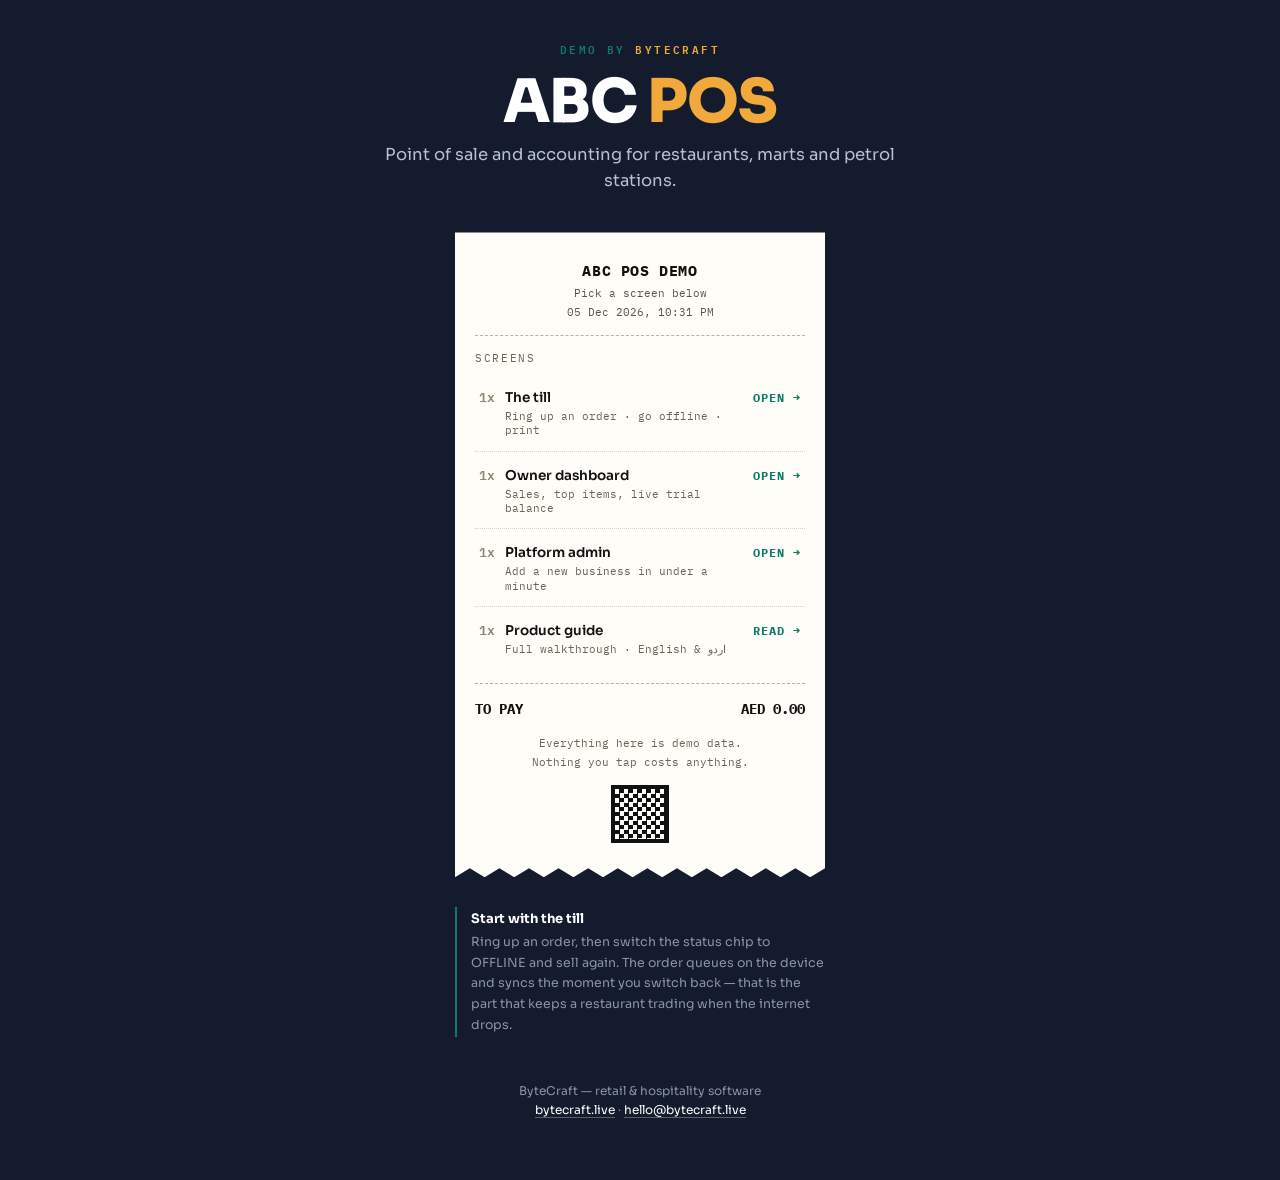
==== index.html @ 63f2d5e8 "Add files via upload" ====
<!DOCTYPE html>
<html lang="en">
<head>
<meta charset="UTF-8">
<meta name="viewport" content="width=device-width,initial-scale=1">
<title>ABC POS — Live Demo</title>
<meta name="description" content="Point of sale and accounting for restaurants, marts and petrol stations. Works offline. Try the demo.">
<link rel="preconnect" href="https://fonts.googleapis.com">
<link rel="preconnect" href="https://fonts.gstatic.com" crossorigin>
<link href="https://fonts.googleapis.com/css2?family=Sora:wght@400;600;700;800&family=IBM+Plex+Mono:wght@400;600;700&display=swap" rel="stylesheet">
<style>
:root{
  --ink:#141B2D; --ink-2:#1C2540; --teal:#0E7C6B; --amber:#F2A93B;
  --paper:#F6F4EF; --line:#E6E1D5; --grey:#8A93AC; --receipt:#FFFDF8;
}
*{margin:0;padding:0;box-sizing:border-box}
html{-webkit-text-size-adjust:100%}
body{
  font-family:'Sora',system-ui,sans-serif; background:var(--ink); color:#fff;
  min-height:100vh; display:flex; flex-direction:column; align-items:center;
  padding:40px 16px 60px; line-height:1.6;
}
/* faint grid so the dark field isn't dead flat */
body::before{
  content:''; position:fixed; inset:0; pointer-events:none; opacity:.35;
  background-image:linear-gradient(rgba(255,255,255,.025) 1px,transparent 1px),
                   linear-gradient(90deg,rgba(255,255,255,.025) 1px,transparent 1px);
  background-size:44px 44px;
}
header{text-align:center; max-width:560px; position:relative; z-index:1}
.wordmark{font-weight:800; font-size:clamp(38px,9vw,60px); letter-spacing:-.02em; line-height:1}
.wordmark span{color:var(--amber)}
.tagline{color:#B8C0D4; font-size:clamp(14px,3.4vw,16.5px); margin-top:10px}
.eyebrow{
  font-family:'IBM Plex Mono',monospace; font-size:11px; letter-spacing:.22em;
  color:var(--teal); font-weight:600; text-transform:uppercase; margin-bottom:14px;
}
.eyebrow b{color:var(--amber); font-weight:600}

/* ---- signature: the receipt is the nav ---- */
.receipt{
  background:var(--receipt); color:#111; width:min(370px,100%); margin-top:38px;
  padding:26px 20px 34px; position:relative; z-index:1;
  font-family:'IBM Plex Mono',monospace; font-size:12.5px; line-height:1.7;
  box-shadow:0 24px 60px rgba(0,0,0,.45);
  /* torn bottom edge */
  clip-path:polygon(0 0,100% 0,100% calc(100% - 9px),
    96% 100%,92% calc(100% - 9px),88% 100%,84% calc(100% - 9px),80% 100%,
    76% calc(100% - 9px),72% 100%,68% calc(100% - 9px),64% 100%,60% calc(100% - 9px),
    56% 100%,52% calc(100% - 9px),48% 100%,44% calc(100% - 9px),40% 100%,
    36% calc(100% - 9px),32% 100%,28% calc(100% - 9px),24% 100%,20% calc(100% - 9px),
    16% 100%,12% calc(100% - 9px),8% 100%,4% calc(100% - 9px),0 100%);
}
.r-head{text-align:center}
.r-head .biz{font-weight:700; font-size:15px; letter-spacing:.04em}
.r-head .meta{font-size:11px; color:#555}
.rule{border-top:1px dashed #B9B2A2; margin:14px 0}
.r-label{font-size:10.5px; letter-spacing:.16em; color:#6B6455; text-transform:uppercase}

.lines{list-style:none; margin-top:6px}
.lines li + li{border-top:1px dotted #DAD3C3}
.lines a{
  display:flex; align-items:baseline; gap:10px; padding:13px 4px;
  text-decoration:none; color:#111; transition:background .16s ease,padding .16s ease;
}
.lines a:hover,.lines a:focus-visible{background:#F0EADA; padding-left:9px; outline:none}
.lines a:focus-visible{box-shadow:inset 3px 0 0 var(--teal)}
.qty{color:#8C8474; font-weight:600; flex-shrink:0}
.name{flex:1; font-family:'Sora',sans-serif; font-size:13.5px; font-weight:600; line-height:1.35}
.name em{display:block; font-family:'IBM Plex Mono',monospace; font-style:normal;
  font-size:10.5px; color:#6B6455; font-weight:400; margin-top:2px}
.go{font-weight:700; color:var(--teal); flex-shrink:0; font-size:11.5px; letter-spacing:.08em}
.lines a:hover .go{color:#0A5C4F}

.r-total{display:flex; justify-content:space-between; font-weight:700; font-size:14px}
.r-foot{text-align:center; font-size:11px; color:#6B6455; margin-top:12px}
.qr{
  width:58px; height:58px; margin:14px auto 0; border:4px solid #111;
  background:repeating-conic-gradient(#111 0% 25%,var(--receipt) 0% 50%);
  background-size:9px 9px;
}

/* ---- offline note ---- */
.note{
  max-width:370px; margin-top:30px; position:relative; z-index:1;
  border-left:2px solid var(--teal); padding:2px 0 2px 14px;
}
.note b{display:block; font-size:13px; margin-bottom:2px}
.note p{font-size:12.5px; color:var(--grey); line-height:1.65}

footer{
  margin-top:auto; padding-top:44px; text-align:center; position:relative; z-index:1;
  font-size:12px; color:var(--grey);
}
footer a{color:#fff; text-decoration:none; border-bottom:1px solid rgba(255,255,255,.3)}
footer a:hover{border-color:var(--amber); color:var(--amber)}

@media (prefers-reduced-motion:reduce){*{transition:none!important; animation:none!important}}
</style>
</head>
<body>

<header>
  <p class="eyebrow">Demo by <b>ByteCraft</b></p>
  <h1 class="wordmark">ABC<span> POS</span></h1>
  <p class="tagline">Point of sale and accounting for restaurants, marts and petrol stations.</p>
</header>

<!-- The receipt IS the menu. Every line is a demo you can open. -->
<main class="receipt">
  <div class="r-head">
    <div class="biz">ABC POS DEMO</div>
    <div class="meta">Pick a screen below</div>
    <div class="meta" id="stamp">&nbsp;</div>
  </div>
  <div class="rule"></div>
  <p class="r-label">Screens</p>

  <ul class="lines">
    <li>
      <a href="pos/">
        <span class="qty">1x</span>
        <span class="name">The till<em>Ring up an order · go offline · print</em></span>
        <span class="go">OPEN →</span>
      </a>
    </li>
    <li>
      <a href="dashboard/">
        <span class="qty">1x</span>
        <span class="name">Owner dashboard<em>Sales, top items, live trial balance</em></span>
        <span class="go">OPEN →</span>
      </a>
    </li>
    <li>
      <a href="admin/">
        <span class="qty">1x</span>
        <span class="name">Platform admin<em>Add a new business in under a minute</em></span>
        <span class="go">OPEN →</span>
      </a>
    </li>
    <li>
      <a href="deck/">
        <span class="qty">1x</span>
        <span class="name">Product guide<em>Full walkthrough · English &amp; اردو</em></span>
        <span class="go">READ →</span>
      </a>
    </li>
  </ul>

  <div class="rule"></div>
  <div class="r-total"><span>TO PAY</span><span>AED 0.00</span></div>
  <div class="r-foot">Everything here is demo data.<br>Nothing you tap costs anything.</div>
  <div class="qr" aria-hidden="true"></div>
</main>

<div class="note">
  <b>Start with the till</b>
  <p>Ring up an order, then switch the status chip to OFFLINE and sell again. The order queues on the device and syncs the moment you switch back — that is the part that keeps a restaurant trading when the internet drops.</p>
</div>

<footer>
  ByteCraft — retail &amp; hospitality software<br>
  <a href="https://bytecraft.live">bytecraft.live</a> · <a href="mailto:hello@bytecraft.live">hello@bytecraft.live</a>
</footer>

<script>
  // Date stamp makes the receipt read as printed today, not canned.
  document.getElementById('stamp').textContent =
    new Date().toLocaleString('en-AE',{day:'2-digit',month:'short',year:'numeric',
      hour:'2-digit',minute:'2-digit',hour12:true});
</script>
</body>
</html>
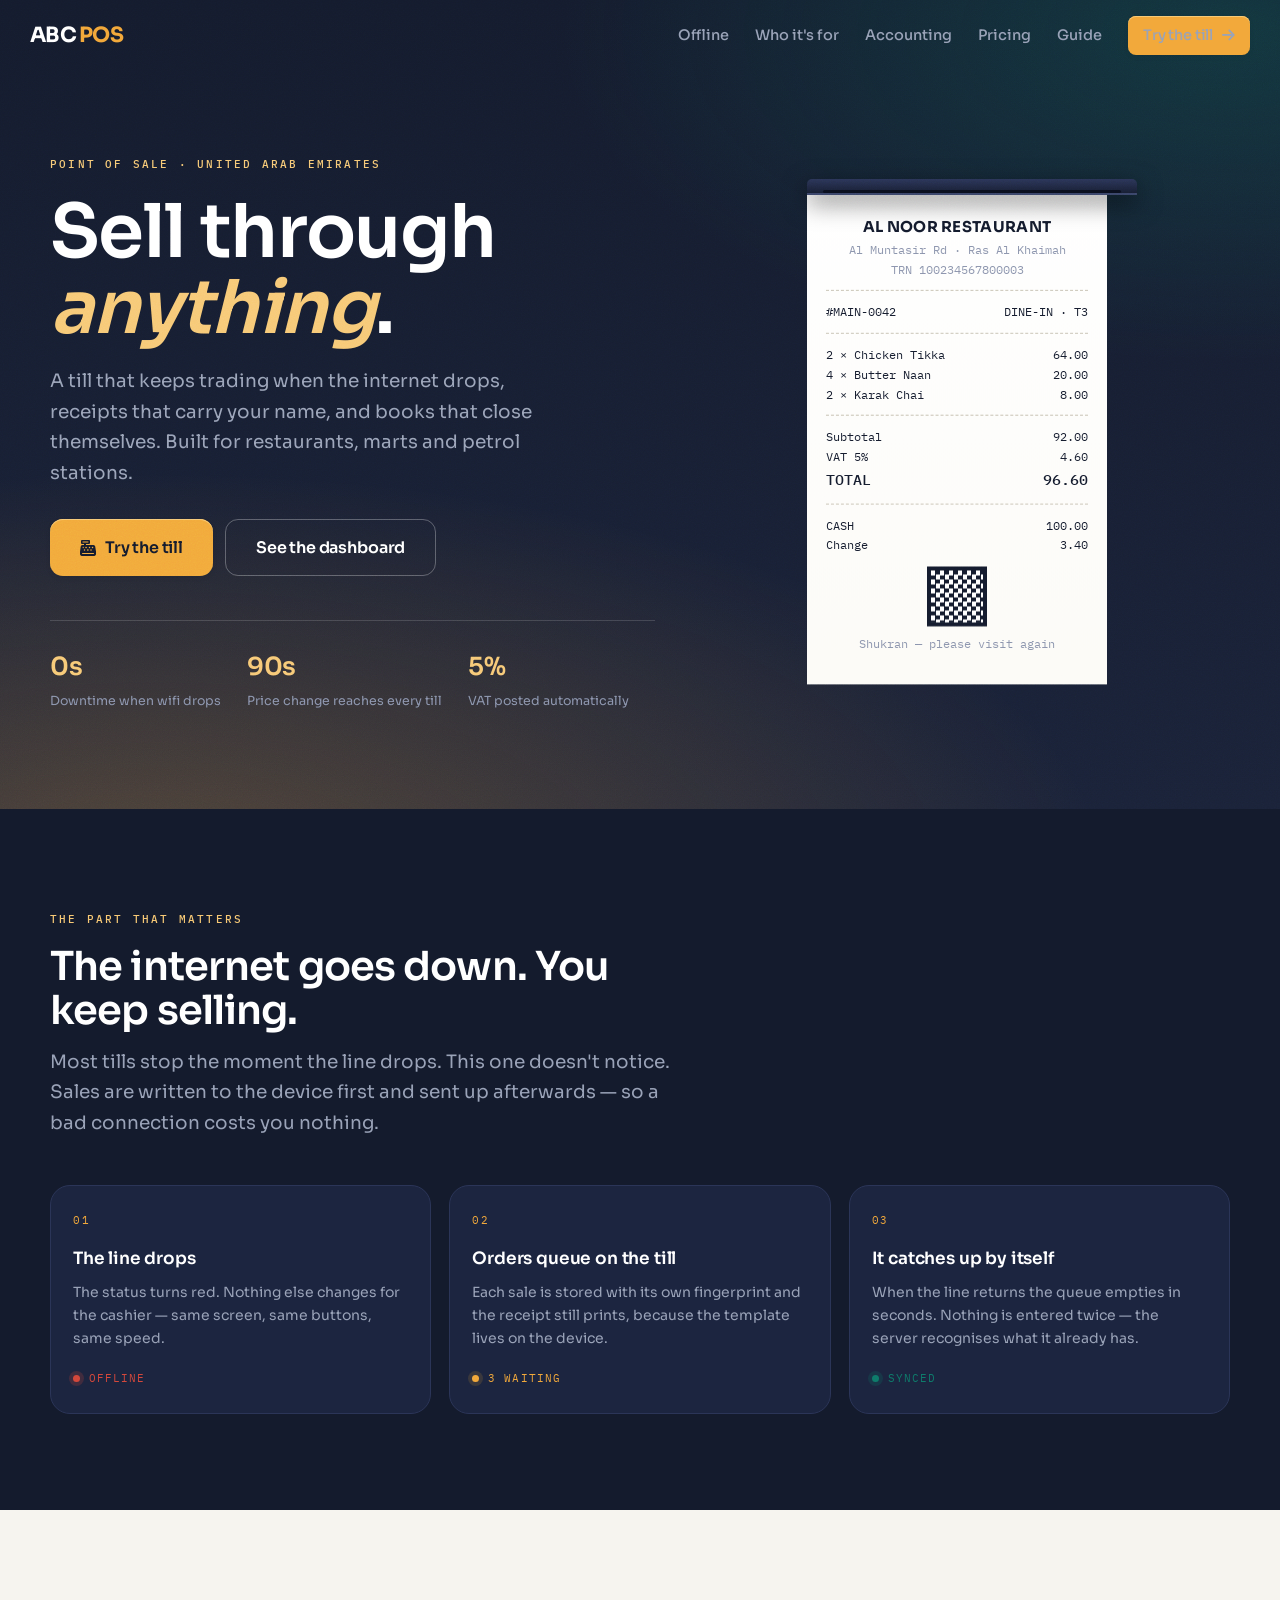
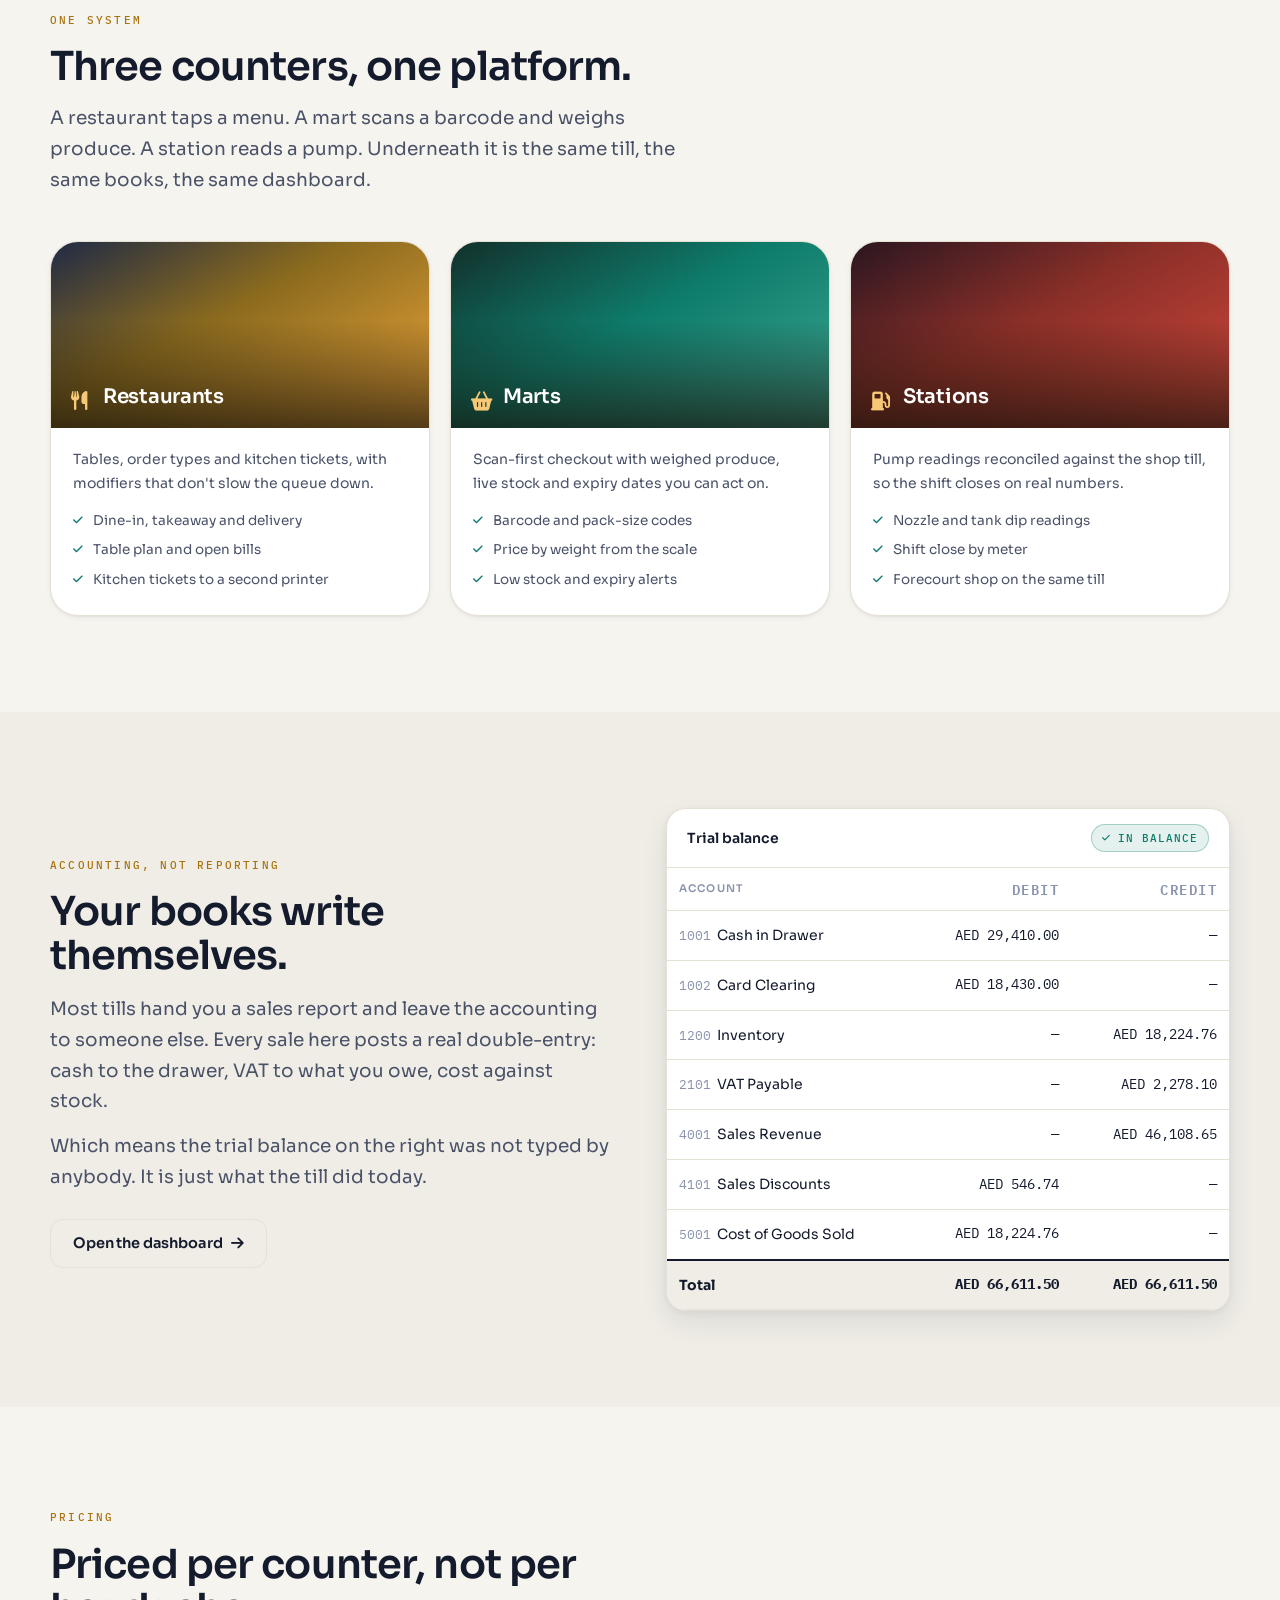
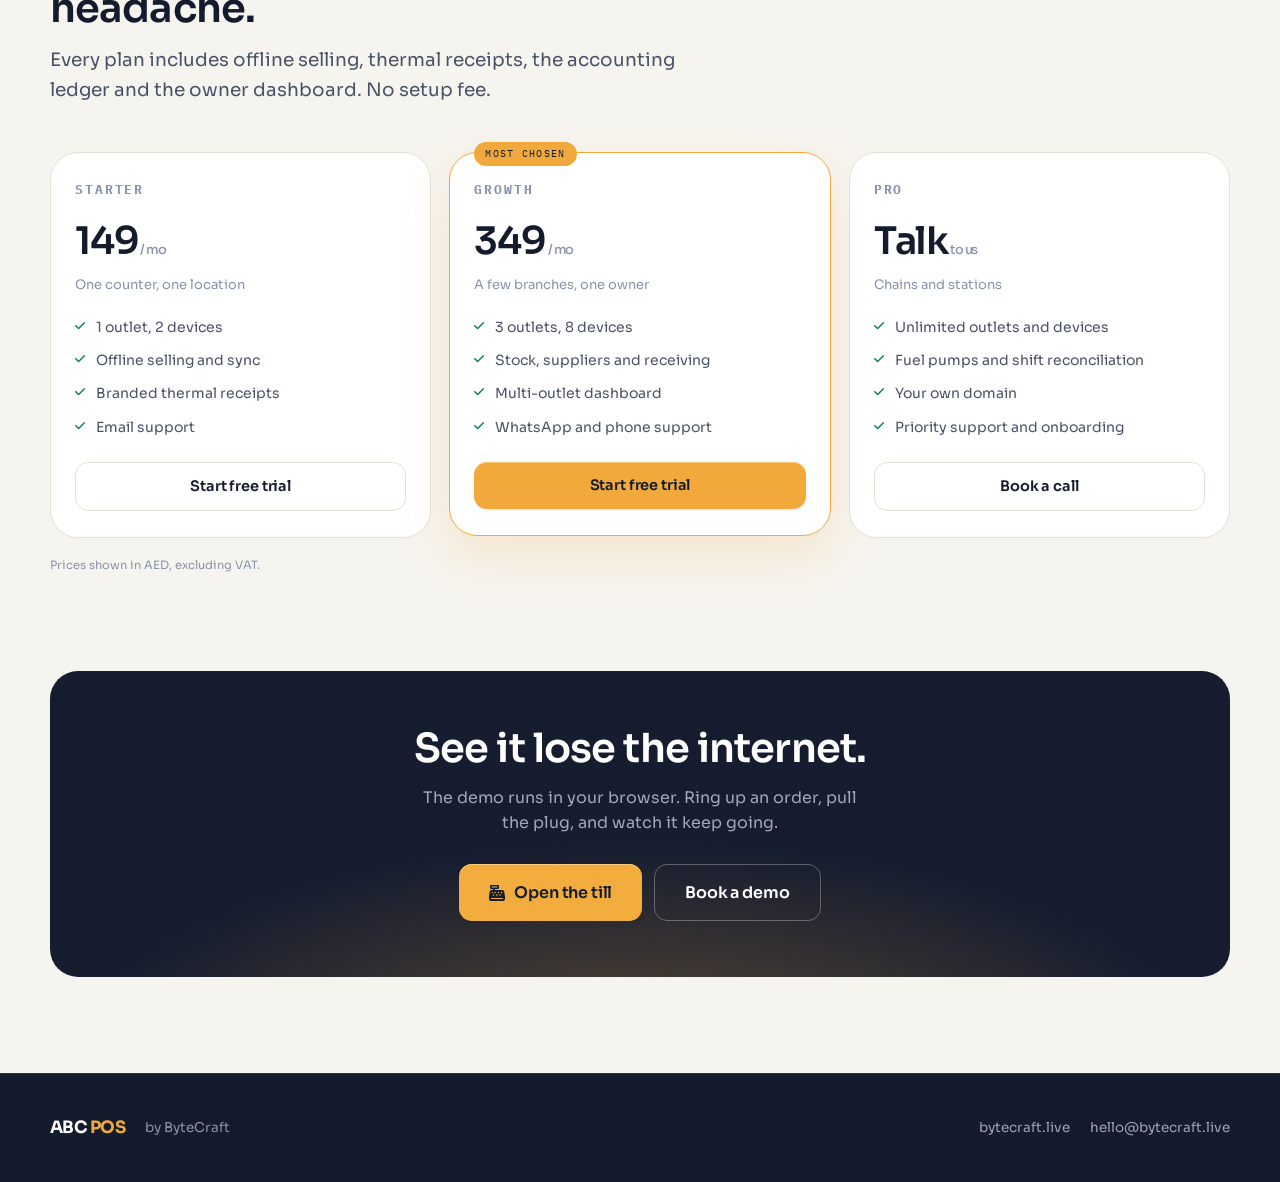
==== commit 02554923: "Add files via upload" ====
--- a/index.html
+++ b/index.html
@@ -3,171 +3,443 @@
 <head>
 <meta charset="UTF-8">
 <meta name="viewport" content="width=device-width,initial-scale=1">
-<title>ABC POS — Live Demo</title>
-<meta name="description" content="Point of sale and accounting for restaurants, marts and petrol stations. Works offline. Try the demo.">
+<title>ABC POS — Sell through anything</title>
+<meta name="description" content="Point of sale and accounting for restaurants, marts and petrol stations in the UAE. Keeps selling when the internet drops. By ByteCraft.">
+<meta property="og:title" content="ABC POS — Sell through anything">
+<meta property="og:description" content="A till that keeps trading when the internet drops, and books that close themselves.">
 <link rel="preconnect" href="https://fonts.googleapis.com">
 <link rel="preconnect" href="https://fonts.gstatic.com" crossorigin>
-<link href="https://fonts.googleapis.com/css2?family=Sora:wght@400;600;700;800&family=IBM+Plex+Mono:wght@400;600;700&display=swap" rel="stylesheet">
+<link href="https://fonts.googleapis.com/css2?family=Sora:wght@400;600;700;800&family=IBM+Plex+Mono:wght@400;600&display=swap" rel="stylesheet">
+<link rel="stylesheet" href="https://cdnjs.cloudflare.com/ajax/libs/font-awesome/6.5.2/css/all.min.css">
+<link rel="stylesheet" href="assets/css/core.css">
 <style>
-:root{
-  --ink:#141B2D; --ink-2:#1C2540; --teal:#0E7C6B; --amber:#F2A93B;
-  --paper:#F6F4EF; --line:#E6E1D5; --grey:#8A93AC; --receipt:#FFFDF8;
-}
-*{margin:0;padding:0;box-sizing:border-box}
-html{-webkit-text-size-adjust:100%}
-body{
-  font-family:'Sora',system-ui,sans-serif; background:var(--ink); color:#fff;
-  min-height:100vh; display:flex; flex-direction:column; align-items:center;
-  padding:40px 16px 60px; line-height:1.6;
-}
-/* faint grid so the dark field isn't dead flat */
-body::before{
-  content:''; position:fixed; inset:0; pointer-events:none; opacity:.35;
-  background-image:linear-gradient(rgba(255,255,255,.025) 1px,transparent 1px),
-                   linear-gradient(90deg,rgba(255,255,255,.025) 1px,transparent 1px);
-  background-size:44px 44px;
-}
-header{text-align:center; max-width:560px; position:relative; z-index:1}
-.wordmark{font-weight:800; font-size:clamp(38px,9vw,60px); letter-spacing:-.02em; line-height:1}
-.wordmark span{color:var(--amber)}
-.tagline{color:#B8C0D4; font-size:clamp(14px,3.4vw,16.5px); margin-top:10px}
-.eyebrow{
-  font-family:'IBM Plex Mono',monospace; font-size:11px; letter-spacing:.22em;
-  color:var(--teal); font-weight:600; text-transform:uppercase; margin-bottom:14px;
-}
-.eyebrow b{color:var(--amber); font-weight:600}
-
-/* ---- signature: the receipt is the nav ---- */
-.receipt{
-  background:var(--receipt); color:#111; width:min(370px,100%); margin-top:38px;
-  padding:26px 20px 34px; position:relative; z-index:1;
-  font-family:'IBM Plex Mono',monospace; font-size:12.5px; line-height:1.7;
-  box-shadow:0 24px 60px rgba(0,0,0,.45);
-  /* torn bottom edge */
-  clip-path:polygon(0 0,100% 0,100% calc(100% - 9px),
-    96% 100%,92% calc(100% - 9px),88% 100%,84% calc(100% - 9px),80% 100%,
-    76% calc(100% - 9px),72% 100%,68% calc(100% - 9px),64% 100%,60% calc(100% - 9px),
-    56% 100%,52% calc(100% - 9px),48% 100%,44% calc(100% - 9px),40% 100%,
-    36% calc(100% - 9px),32% 100%,28% calc(100% - 9px),24% 100%,20% calc(100% - 9px),
-    16% 100%,12% calc(100% - 9px),8% 100%,4% calc(100% - 9px),0 100%);
-}
-.r-head{text-align:center}
-.r-head .biz{font-weight:700; font-size:15px; letter-spacing:.04em}
-.r-head .meta{font-size:11px; color:#555}
-.rule{border-top:1px dashed #B9B2A2; margin:14px 0}
-.r-label{font-size:10.5px; letter-spacing:.16em; color:#6B6455; text-transform:uppercase}
-
-.lines{list-style:none; margin-top:6px}
-.lines li + li{border-top:1px dotted #DAD3C3}
-.lines a{
-  display:flex; align-items:baseline; gap:10px; padding:13px 4px;
-  text-decoration:none; color:#111; transition:background .16s ease,padding .16s ease;
-}
-.lines a:hover,.lines a:focus-visible{background:#F0EADA; padding-left:9px; outline:none}
-.lines a:focus-visible{box-shadow:inset 3px 0 0 var(--teal)}
-.qty{color:#8C8474; font-weight:600; flex-shrink:0}
-.name{flex:1; font-family:'Sora',sans-serif; font-size:13.5px; font-weight:600; line-height:1.35}
-.name em{display:block; font-family:'IBM Plex Mono',monospace; font-style:normal;
-  font-size:10.5px; color:#6B6455; font-weight:400; margin-top:2px}
-.go{font-weight:700; color:var(--teal); flex-shrink:0; font-size:11.5px; letter-spacing:.08em}
-.lines a:hover .go{color:#0A5C4F}
-
-.r-total{display:flex; justify-content:space-between; font-weight:700; font-size:14px}
-.r-foot{text-align:center; font-size:11px; color:#6B6455; margin-top:12px}
-.qr{
-  width:58px; height:58px; margin:14px auto 0; border:4px solid #111;
-  background:repeating-conic-gradient(#111 0% 25%,var(--receipt) 0% 50%);
-  background-size:9px 9px;
-}
-
-/* ---- offline note ---- */
-.note{
-  max-width:370px; margin-top:30px; position:relative; z-index:1;
-  border-left:2px solid var(--teal); padding:2px 0 2px 14px;
-}
-.note b{display:block; font-size:13px; margin-bottom:2px}
-.note p{font-size:12.5px; color:var(--grey); line-height:1.65}
-
-footer{
-  margin-top:auto; padding-top:44px; text-align:center; position:relative; z-index:1;
-  font-size:12px; color:var(--grey);
-}
-footer a{color:#fff; text-decoration:none; border-bottom:1px solid rgba(255,255,255,.3)}
-footer a:hover{border-color:var(--amber); color:var(--amber)}
-
-@media (prefers-reduced-motion:reduce){*{transition:none!important; animation:none!important}}
+/* ---------------- nav ---------------- */
+.nav{
+  position:fixed; top:0; left:0; right:0; z-index:50; display:flex; align-items:center;
+  gap:22px; padding:16px 30px; transition:background .3s, border-color .3s, padding .3s;
+  border-bottom:1px solid transparent;
+}
+.nav.is-stuck{background:rgba(20,27,45,.9); backdrop-filter:blur(14px); border-bottom-color:#2B3558; padding:11px 30px}
+.nav .wordmark{font-size:21px}
+.nav__links{display:flex; gap:26px; margin-left:auto; align-items:center}
+.nav__links a{font-size:14.5px; font-weight:500; color:#9AA3B8; transition:color .15s}
+.nav__links a:hover{color:var(--brass-hi)}
+@media(max-width:860px){.nav__links a:not(.btn){display:none} .nav{padding:14px 18px}}
+
+/* ---------------- hero ---------------- */
+.hero{
+  position:relative; background:var(--espresso); color:var(--cream);
+  padding:150px 30px 96px; overflow:hidden;
+}
+/* layered warmth: brass pool bottom-left, jade wash right */
+.hero::before{
+  content:''; position:absolute; inset:0;
+  background:
+    radial-gradient(120% 80% at 12% 108%, rgba(242,169,59,.26), transparent 62%),
+    radial-gradient(90% 70% at 96% 4%, rgba(14,124,107,.28), transparent 58%),
+    linear-gradient(#141B2D, #1A2238);
+}
+.hero__in{
+  position:relative; max-width:1180px; margin:0 auto; display:grid;
+  grid-template-columns:1.08fr .92fr; gap:60px; align-items:center;
+}
+.hero h1{margin:18px 0 20px; color:#FFFFFF}
+.hero h1 em{font-style:italic; color:var(--brass-hi); font-style:italic}
+.hero .lede{color:#9AA3B8; max-width:520px}
+.hero__cta{display:flex; gap:12px; margin-top:30px; flex-wrap:wrap}
+.hero__meta{
+  display:flex; gap:26px; margin-top:44px; padding-top:26px;
+  border-top:1px solid rgba(255,255,255,.14); flex-wrap:wrap;
+}
+.hero__meta div b{display:block; font-family:var(--display); font-size:25px; font-weight:600; color:var(--brass-hi); letter-spacing:-.02em}
+.hero__meta div span{font-size:12.5px; color:#8A93AC}
+
+/* the printing receipt */
+.printer{display:flex; justify-content:center; perspective:1400px}
+.printer__slot{
+  width:330px; height:16px; background:linear-gradient(#2B3558,#141B2D);
+  border-radius:5px 5px 0 0; box-shadow:0 -2px 0 #3A4569 inset, 0 8px 24px rgba(0,0,0,.5);
+  position:relative; z-index:3;
+}
+.printer__slot::after{
+  content:''; position:absolute; left:16px; right:16px; bottom:2px; height:3px;
+  background:#0A0F1E; border-radius:2px;
+}
+.receipt--hero{
+  width:300px; margin-top:-3px; transform:rotateX(3deg); transform-origin:top center;
+  animation:feed .9s cubic-bezier(.22,1,.36,1) both;
+}
+@keyframes feed{from{clip-path:inset(0 0 100% 0)}to{clip-path:inset(0 0 0 0)}}
+.receipt--hero .ln{opacity:0; animation:ln .32s ease forwards}
+@keyframes ln{to{opacity:1}}
+
+/* ---------------- section frame ---------------- */
+.sec{padding:96px 30px}
+.sec__in{max-width:1180px; margin:0 auto}
+.sec__head{max-width:640px; margin-bottom:46px}
+.sec__head h2{margin:14px 0 14px}
+.sec--dark{background:var(--espresso); color:var(--cream)}
+.sec--dark .sec__head h2{color:#FFFFFF}
+.sec--dark .lede{color:#9AA3B8}
+.sec--paper{background:var(--paper-2)}
+
+/* ---------------- offline story ---------------- */
+.story{display:grid; grid-template-columns:repeat(3,1fr); gap:18px}
+.beat{
+  background:var(--bark); border:1px solid var(--slate); border-radius:var(--r-lg);
+  padding:26px 22px; position:relative; overflow:hidden;
+}
+.beat__n{
+  font-family:var(--mono); font-size:11px; letter-spacing:.16em; color:var(--brass);
+  display:block; margin-bottom:16px;
+}
+.beat h3{font-size:17px; font-weight:600; color:#FFFFFF; margin-bottom:8px; letter-spacing:-.01em}
+.beat p{font-size:14px; color:#9AA3B8; line-height:1.65}
+.beat__sig{
+  margin-top:20px; display:flex; align-items:center; gap:9px;
+  font-family:var(--mono); font-size:10.5px; letter-spacing:.1em; text-transform:uppercase;
+}
+.dot{width:7px; height:7px; border-radius:50%; display:inline-block}
+.dot--jade{background:#0E7C6B; box-shadow:0 0 0 4px rgba(14,124,107,.2)}
+.dot--rust{background:#D4483B; box-shadow:0 0 0 4px rgba(212,72,59,.2); animation:pulse 1.9s ease-in-out infinite}
+.dot--brass{background:var(--brass); box-shadow:0 0 0 4px rgba(196,146,46,.18)}
+@keyframes pulse{0%,100%{opacity:1}50%{opacity:.45}}
+
+/* ---------------- verticals with photo slots ---------------- */
+.verts{display:grid; grid-template-columns:repeat(3,1fr); gap:20px}
+.vert{
+  border-radius:var(--r-xl); overflow:hidden; background:#fff;
+  border:1px solid var(--edge); box-shadow:var(--shadow-sm);
+  transition:transform .22s cubic-bezier(.22,1,.36,1), box-shadow .22s;
+}
+.vert:hover{transform:translateY(-4px); box-shadow:var(--shadow)}
+/* Photo slot: drop a file at assets/img/<name>.jpg and it replaces the art.
+   Until then the gradient below renders — never a broken image. */
+.vert__art{
+  height:186px; position:relative; background-size:cover; background-position:center;
+}
+.vert--rest .vert__art{background-image:var(--photo-restaurant, linear-gradient(150deg,#1F2A45,#8A6A1E 42%,#F2A93B))}
+.vert--groc .vert__art{background-image:var(--photo-grocery,    linear-gradient(150deg,#12302B,#0E7C6B 46%,#3EA894))}
+.vert--fuel .vert__art{background-image:var(--photo-fuel,       linear-gradient(150deg,#2A1620,#8A2F28 44%,#D4483B))}
+.vert__art::after{content:''; position:absolute; inset:0; background:linear-gradient(transparent 42%, rgba(21,17,9,.72))}
+.vert__art i{
+  position:absolute; left:20px; bottom:17px; z-index:2; font-size:19px; color:var(--brass-hi);
+}
+.vert__art b{
+  position:absolute; left:52px; bottom:15px; z-index:2; color:#fff;
+  font-family:var(--display); font-size:20px; font-weight:600; letter-spacing:-.015em;
+}
+.vert__body{padding:20px 22px 24px}
+.vert__body p{font-size:14px; color:var(--ink-2); line-height:1.66}
+.vert__list{list-style:none; margin-top:15px; display:flex; flex-direction:column; gap:8px}
+.vert__list li{font-size:13.5px; color:var(--ink-2); display:flex; gap:10px; align-items:flex-start}
+.vert__list i{color:var(--jade); font-size:11px; margin-top:5px}
+
+/* ---------------- ledger proof ---------------- */
+.proof{display:grid; grid-template-columns:1fr 1fr; gap:52px; align-items:center}
+.ledger{background:#fff; border:1px solid var(--edge); border-radius:var(--r-lg); overflow:hidden; box-shadow:var(--shadow)}
+.ledger__head{padding:15px 20px; border-bottom:1px solid var(--edge); display:flex; align-items:center; gap:10px}
+.ledger__head b{font-size:14px; font-weight:600}
+
+/* ---------------- pricing ---------------- */
+.plans{display:grid; grid-template-columns:repeat(3,1fr); gap:18px; align-items:start}
+.plan{background:#fff; border:1px solid var(--edge); border-radius:var(--r-xl); padding:26px 24px; position:relative}
+.plan--hero{border:1.5px solid var(--brass); box-shadow:0 20px 46px rgba(242,169,59,.18)}
+.plan__tag{
+  position:absolute; top:-11px; left:24px; background:var(--brass); color:#141B2D;
+  font-family:var(--mono); font-size:10px; letter-spacing:.13em; text-transform:uppercase;
+  padding:4px 11px; border-radius:20px;
+}
+.plan h3{font-family:var(--mono); font-size:12.5px; letter-spacing:.15em; text-transform:uppercase; color:var(--muted)}
+.plan__price{font-family:var(--display); font-size:38px; font-weight:600; letter-spacing:-.03em; margin:12px 0 3px}
+.plan__price sub{font-family:var(--sans); font-size:13px; font-weight:500; color:var(--muted); vertical-align:baseline}
+.plan ul{list-style:none; margin:20px 0 24px; display:flex; flex-direction:column; gap:11px}
+.plan li{font-size:14px; display:flex; gap:11px; align-items:flex-start; color:var(--ink-2)}
+.plan li i{color:var(--jade); font-size:11.5px; margin-top:5px}
+
+/* ---------------- cta + footer ---------------- */
+.cta{
+  background:var(--espresso); color:var(--cream); border-radius:var(--r-xl);
+  padding:56px 46px; text-align:center; position:relative; overflow:hidden;
+}
+.cta::before{
+  content:''; position:absolute; inset:0;
+  background:radial-gradient(80% 120% at 50% 130%, rgba(242,169,59,.3), transparent 62%);
+}
+.cta > *{position:relative}
+.cta h2{color:#FFFFFF; margin-bottom:14px}
+.cta p{color:#9AA3B8; max-width:460px; margin:0 auto 28px}
+
+.foot{background:var(--espresso); color:#8A93AC; padding:40px 30px; border-top:1px solid var(--slate)}
+.foot__in{max-width:1180px; margin:0 auto; display:flex; gap:20px; align-items:center; flex-wrap:wrap; font-size:13.5px}
+.foot a{color:var(--cream-2)} .foot a:hover{color:var(--brass-hi)}
+
+@media(max-width:960px){
+  .hero__in,.proof{grid-template-columns:1fr; gap:44px}
+  .story,.verts,.plans{grid-template-columns:1fr}
+  .hero{padding:120px 20px 70px}
+  .sec{padding:66px 20px}
+}
 </style>
 </head>
 <body>
 
-<header>
-  <p class="eyebrow">Demo by <b>ByteCraft</b></p>
-  <h1 class="wordmark">ABC<span> POS</span></h1>
-  <p class="tagline">Point of sale and accounting for restaurants, marts and petrol stations.</p>
+<!-- ============ NAV ============ -->
+<nav class="nav" id="nav">
+  <span class="wordmark wordmark--light">ABC<span class="pos">POS</span></span>
+  <div class="nav__links">
+    <a href="#offline">Offline</a>
+    <a href="#verticals">Who it's for</a>
+    <a href="#books">Accounting</a>
+    <a href="#pricing">Pricing</a>
+    <a href="deck/">Guide</a>
+    <a class="btn btn--brass btn--sm" href="app/pos/">Try the till <i class="fa-solid fa-arrow-right"></i></a>
+  </div>
+</nav>
+
+<!-- ============ HERO ============ -->
+<header class="hero grain">
+  <div class="hero__in">
+    <div>
+      <span class="eyebrow eyebrow--light">Point of sale · United Arab Emirates</span>
+      <h1 class="display">Sell through <em>anything</em>.</h1>
+      <p class="lede">A till that keeps trading when the internet drops, receipts that carry your name, and books that close themselves. Built for restaurants, marts and petrol stations.</p>
+      <div class="hero__cta">
+        <a class="btn btn--brass btn--lg" href="app/pos/"><i class="fa-solid fa-cash-register"></i> Try the till</a>
+        <a class="btn btn--onDark btn--lg" href="app/dashboard/">See the dashboard</a>
+      </div>
+      <div class="hero__meta">
+        <div><b>0s</b><span>Downtime when wifi drops</span></div>
+        <div><b>90s</b><span>Price change reaches every till</span></div>
+        <div><b>5%</b><span>VAT posted automatically</span></div>
+      </div>
+    </div>
+
+    <!-- signature: a receipt that prints itself on load -->
+    <div class="printer">
+      <div>
+        <div class="printer__slot"></div>
+        <div class="receipt receipt--hero" id="rc">
+          <div class="receipt__c ln"><div class="receipt__biz">AL NOOR RESTAURANT</div></div>
+          <div class="receipt__c receipt__muted ln">Al Muntasir Rd · Ras Al Khaimah</div>
+          <div class="receipt__c receipt__muted ln">TRN 100234567800003</div>
+          <div class="receipt__rule ln"></div>
+          <div class="receipt__row ln"><span>#MAIN-0042</span><span>DINE-IN · T3</span></div>
+          <div class="receipt__rule ln"></div>
+          <div class="receipt__row ln"><span>2 × Chicken Tikka</span><span>64.00</span></div>
+          <div class="receipt__row ln"><span>4 × Butter Naan</span><span>20.00</span></div>
+          <div class="receipt__row ln"><span>2 × Karak Chai</span><span>8.00</span></div>
+          <div class="receipt__rule ln"></div>
+          <div class="receipt__row ln"><span>Subtotal</span><span>92.00</span></div>
+          <div class="receipt__row ln"><span>VAT 5%</span><span>4.60</span></div>
+          <div class="receipt__row receipt__total ln"><span>TOTAL</span><span>96.60</span></div>
+          <div class="receipt__rule ln"></div>
+          <div class="receipt__row ln"><span>CASH</span><span>100.00</span></div>
+          <div class="receipt__row ln"><span>Change</span><span>3.40</span></div>
+          <div class="receipt__qr ln"></div>
+          <div class="receipt__c receipt__muted ln" style="margin-top:8px">Shukran — please visit again</div>
+        </div>
+      </div>
+    </div>
+  </div>
 </header>
 
-<!-- The receipt IS the menu. Every line is a demo you can open. -->
-<main class="receipt">
-  <div class="r-head">
-    <div class="biz">ABC POS DEMO</div>
-    <div class="meta">Pick a screen below</div>
-    <div class="meta" id="stamp">&nbsp;</div>
-  </div>
-  <div class="rule"></div>
-  <p class="r-label">Screens</p>
-
-  <ul class="lines">
-    <li>
-      <a href="pos/">
-        <span class="qty">1x</span>
-        <span class="name">The till<em>Ring up an order · go offline · print</em></span>
-        <span class="go">OPEN →</span>
-      </a>
-    </li>
-    <li>
-      <a href="dashboard/">
-        <span class="qty">1x</span>
-        <span class="name">Owner dashboard<em>Sales, top items, live trial balance</em></span>
-        <span class="go">OPEN →</span>
-      </a>
-    </li>
-    <li>
-      <a href="admin/">
-        <span class="qty">1x</span>
-        <span class="name">Platform admin<em>Add a new business in under a minute</em></span>
-        <span class="go">OPEN →</span>
-      </a>
-    </li>
-    <li>
-      <a href="deck/">
-        <span class="qty">1x</span>
-        <span class="name">Product guide<em>Full walkthrough · English &amp; اردو</em></span>
-        <span class="go">READ →</span>
-      </a>
-    </li>
-  </ul>
-
-  <div class="rule"></div>
-  <div class="r-total"><span>TO PAY</span><span>AED 0.00</span></div>
-  <div class="r-foot">Everything here is demo data.<br>Nothing you tap costs anything.</div>
-  <div class="qr" aria-hidden="true"></div>
-</main>
-
-<div class="note">
-  <b>Start with the till</b>
-  <p>Ring up an order, then switch the status chip to OFFLINE and sell again. The order queues on the device and syncs the moment you switch back — that is the part that keeps a restaurant trading when the internet drops.</p>
-</div>
-
-<footer>
-  ByteCraft — retail &amp; hospitality software<br>
-  <a href="https://bytecraft.live">bytecraft.live</a> · <a href="mailto:hello@bytecraft.live">hello@bytecraft.live</a>
+<!-- ============ OFFLINE ============ -->
+<section class="sec sec--dark" id="offline">
+  <div class="sec__in">
+    <div class="sec__head">
+      <span class="eyebrow eyebrow--light">The part that matters</span>
+      <h2 class="display">The internet goes down. You keep selling.</h2>
+      <p class="lede">Most tills stop the moment the line drops. This one doesn't notice. Sales are written to the device first and sent up afterwards — so a bad connection costs you nothing.</p>
+    </div>
+    <div class="story">
+      <div class="beat">
+        <span class="beat__n">01</span>
+        <h3>The line drops</h3>
+        <p>The status turns red. Nothing else changes for the cashier — same screen, same buttons, same speed.</p>
+        <div class="beat__sig" style="color:#D4483B"><span class="dot dot--rust"></span> Offline</div>
+      </div>
+      <div class="beat">
+        <span class="beat__n">02</span>
+        <h3>Orders queue on the till</h3>
+        <p>Each sale is stored with its own fingerprint and the receipt still prints, because the template lives on the device.</p>
+        <div class="beat__sig" style="color:var(--brass)"><span class="dot dot--brass"></span> 3 waiting</div>
+      </div>
+      <div class="beat">
+        <span class="beat__n">03</span>
+        <h3>It catches up by itself</h3>
+        <p>When the line returns the queue empties in seconds. Nothing is entered twice — the server recognises what it already has.</p>
+        <div class="beat__sig" style="color:#0E7C6B"><span class="dot dot--jade"></span> Synced</div>
+      </div>
+    </div>
+  </div>
+</section>
+
+<!-- ============ VERTICALS ============ -->
+<section class="sec" id="verticals">
+  <div class="sec__in">
+    <div class="sec__head">
+      <span class="eyebrow">One system</span>
+      <h2 class="display">Three counters, one platform.</h2>
+      <p class="lede">A restaurant taps a menu. A mart scans a barcode and weighs produce. A station reads a pump. Underneath it is the same till, the same books, the same dashboard.</p>
+    </div>
+    <div class="verts">
+      <article class="vert vert--rest">
+        <div class="vert__art"><i class="fa-solid fa-utensils"></i><b>Restaurants</b></div>
+        <div class="vert__body">
+          <p>Tables, order types and kitchen tickets, with modifiers that don't slow the queue down.</p>
+          <ul class="vert__list">
+            <li><i class="fa-solid fa-check"></i> Dine-in, takeaway and delivery</li>
+            <li><i class="fa-solid fa-check"></i> Table plan and open bills</li>
+            <li><i class="fa-solid fa-check"></i> Kitchen tickets to a second printer</li>
+          </ul>
+        </div>
+      </article>
+      <article class="vert vert--groc">
+        <div class="vert__art"><i class="fa-solid fa-basket-shopping"></i><b>Marts</b></div>
+        <div class="vert__body">
+          <p>Scan-first checkout with weighed produce, live stock and expiry dates you can act on.</p>
+          <ul class="vert__list">
+            <li><i class="fa-solid fa-check"></i> Barcode and pack-size codes</li>
+            <li><i class="fa-solid fa-check"></i> Price by weight from the scale</li>
+            <li><i class="fa-solid fa-check"></i> Low stock and expiry alerts</li>
+          </ul>
+        </div>
+      </article>
+      <article class="vert vert--fuel">
+        <div class="vert__art"><i class="fa-solid fa-gas-pump"></i><b>Stations</b></div>
+        <div class="vert__body">
+          <p>Pump readings reconciled against the shop till, so the shift closes on real numbers.</p>
+          <ul class="vert__list">
+            <li><i class="fa-solid fa-check"></i> Nozzle and tank dip readings</li>
+            <li><i class="fa-solid fa-check"></i> Shift close by meter</li>
+            <li><i class="fa-solid fa-check"></i> Forecourt shop on the same till</li>
+          </ul>
+        </div>
+      </article>
+    </div>
+  </div>
+</section>
+
+<!-- ============ BOOKS ============ -->
+<section class="sec sec--paper" id="books">
+  <div class="sec__in proof">
+    <div>
+      <span class="eyebrow">Accounting, not reporting</span>
+      <h2 class="display" style="margin:14px 0 16px">Your books write themselves.</h2>
+      <p class="lede">Most tills hand you a sales report and leave the accounting to someone else. Every sale here posts a real double-entry: cash to the drawer, VAT to what you owe, cost against stock.</p>
+      <p class="lede" style="margin-top:14px">Which means the trial balance on the right was not typed by anybody. It is just what the till did today.</p>
+      <a class="btn btn--ghost" href="app/dashboard/" style="margin-top:26px">Open the dashboard <i class="fa-solid fa-arrow-right"></i></a>
+    </div>
+    <div class="ledger">
+      <div class="ledger__head">
+        <b>Trial balance</b>
+        <span class="chip chip--jade" style="margin-left:auto"><i class="fa-solid fa-check"></i> In balance</span>
+      </div>
+      <table class="tbl">
+        <thead><tr><th>Account</th><th class="num">Debit</th><th class="num">Credit</th></tr></thead>
+        <tbody id="tbBody"></tbody>
+        <tfoot id="tbFoot"></tfoot>
+      </table>
+    </div>
+  </div>
+</section>
+
+<!-- ============ PRICING ============ -->
+<section class="sec" id="pricing">
+  <div class="sec__in">
+    <div class="sec__head">
+      <span class="eyebrow">Pricing</span>
+      <h2 class="display">Priced per counter, not per headache.</h2>
+      <p class="lede">Every plan includes offline selling, thermal receipts, the accounting ledger and the owner dashboard. No setup fee.</p>
+    </div>
+    <div class="plans">
+      <div class="plan">
+        <h3>Starter</h3>
+        <div class="plan__price">149<sub> / mo</sub></div>
+        <p class="small">One counter, one location</p>
+        <ul>
+          <li><i class="fa-solid fa-check"></i> 1 outlet, 2 devices</li>
+          <li><i class="fa-solid fa-check"></i> Offline selling and sync</li>
+          <li><i class="fa-solid fa-check"></i> Branded thermal receipts</li>
+          <li><i class="fa-solid fa-check"></i> Email support</li>
+        </ul>
+        <a class="btn btn--ghost" href="#contact" style="width:100%">Start free trial</a>
+      </div>
+      <div class="plan plan--hero">
+        <span class="plan__tag">Most chosen</span>
+        <h3>Growth</h3>
+        <div class="plan__price">349<sub> / mo</sub></div>
+        <p class="small">A few branches, one owner</p>
+        <ul>
+          <li><i class="fa-solid fa-check"></i> 3 outlets, 8 devices</li>
+          <li><i class="fa-solid fa-check"></i> Stock, suppliers and receiving</li>
+          <li><i class="fa-solid fa-check"></i> Multi-outlet dashboard</li>
+          <li><i class="fa-solid fa-check"></i> WhatsApp and phone support</li>
+        </ul>
+        <a class="btn btn--brass" href="#contact" style="width:100%">Start free trial</a>
+      </div>
+      <div class="plan">
+        <h3>Pro</h3>
+        <div class="plan__price">Talk<sub> to us</sub></div>
+        <p class="small">Chains and stations</p>
+        <ul>
+          <li><i class="fa-solid fa-check"></i> Unlimited outlets and devices</li>
+          <li><i class="fa-solid fa-check"></i> Fuel pumps and shift reconciliation</li>
+          <li><i class="fa-solid fa-check"></i> Your own domain</li>
+          <li><i class="fa-solid fa-check"></i> Priority support and onboarding</li>
+        </ul>
+        <a class="btn btn--ghost" href="#contact" style="width:100%">Book a call</a>
+      </div>
+    </div>
+    <p class="tiny" style="margin-top:18px">Prices shown in AED, excluding VAT.</p>
+  </div>
+</section>
+
+<!-- ============ CTA ============ -->
+<section class="sec" id="contact" style="padding-top:0">
+  <div class="sec__in">
+    <div class="cta grain">
+      <h2 class="display">See it lose the internet.</h2>
+      <p>The demo runs in your browser. Ring up an order, pull the plug, and watch it keep going.</p>
+      <div style="display:flex;gap:12px;justify-content:center;flex-wrap:wrap">
+        <a class="btn btn--brass btn--lg" href="app/pos/"><i class="fa-solid fa-cash-register"></i> Open the till</a>
+        <a class="btn btn--onDark btn--lg" href="mailto:hello@bytecraft.live">Book a demo</a>
+      </div>
+    </div>
+  </div>
+</section>
+
+<footer class="foot">
+  <div class="foot__in">
+    <span class="wordmark wordmark--light" style="font-size:17px">ABC<span class="pos">POS</span></span>
+    <span>by ByteCraft</span>
+    <span style="flex:1"></span>
+    <a href="https://bytecraft.live">bytecraft.live</a>
+    <a href="mailto:hello@bytecraft.live">hello@bytecraft.live</a>
+  </div>
 </footer>
 
+<script src="assets/js/data.js"></script>
 <script>
-  // Date stamp makes the receipt read as printed today, not canned.
-  document.getElementById('stamp').textContent =
-    new Date().toLocaleString('en-AE',{day:'2-digit',month:'short',year:'numeric',
-      hour:'2-digit',minute:'2-digit',hour12:true});
+/* nav shadow on scroll */
+const nav = document.getElementById('nav');
+addEventListener('scroll', () => nav.classList.toggle('is-stuck', scrollY > 20), {passive:true});
+
+/* stagger the receipt lines so it reads as printing */
+$$('#rc .ln').forEach((el,i) => el.style.animationDelay = (0.28 + i*0.055) + 's');
+
+/* trial balance rendered from the same data the dashboard uses */
+const t = totals(DAYS);
+const rows = trialBalance(t);
+$('#tbBody').innerHTML = rows.map(r => `
+  <tr>
+    <td><span class="fig small" style="color:var(--muted)">${r.code}</span> &nbsp;${r.name}</td>
+    <td class="num">${r.dr ? money(r.dr) : '—'}</td>
+    <td class="num">${r.cr ? money(r.cr) : '—'}</td>
+  </tr>`).join('');
+const dr = rows.reduce((a,r)=>a+r.dr,0), cr = rows.reduce((a,r)=>a+r.cr,0);
+$('#tbFoot').innerHTML = `<tr><td>Total</td><td class="num">${money(dr)}</td><td class="num">${money(cr)}</td></tr>`;
 </script>
 </body>
 </html>
--- a/assets/css/core.css
+++ b/assets/css/core.css
@@ -0,0 +1,265 @@
+/* ==========================================================================
+   ABC POS — "Counter" design system
+   Palette derived from a Gulf checkout counter: espresso wood, brass fittings,
+   jade for money, warm receipt paper. Display type used with restraint.
+   ========================================================================== */
+
+/* ---------- tokens ---------- */
+:root{
+  /* surfaces — warm blacks, never blue-black */
+  --espresso:#141B2D;
+  --bark:#1C2540;
+  --slate:#2B3558;
+  --slate-2:#3A4569;
+
+  /* paper */
+  --paper:#F6F4EF;
+  --paper-2:#EFEDE6;
+  --paper-3:#E4E1D6;
+  --edge:#E6E1D5;
+
+  /* accent — brass is the signature */
+  --brass:#F2A93B;
+  --brass-hi:#F7C976;
+  --brass-lo:#A8730E;
+  --brass-wash:rgba(242,169,59,.15);
+
+  /* money */
+  --jade:#0E7C6B;
+  --jade-hi:#129883;
+  --jade-wash:rgba(14,124,107,.11);
+
+  /* signal */
+  --rust:#D4483B;
+  --rust-wash:rgba(212,72,59,.12);
+
+  /* text */
+  --ink:#141B2D;
+  --ink-2:#4A5268;
+  --muted:#8A93AC;
+  --cream:#FFFFFF;
+  --cream-2:#9AA3B8;
+  --dim:#5B6478;
+
+  /* type */
+  --display:'Sora',system-ui,sans-serif;
+  --sans:'Sora',system-ui,-apple-system,sans-serif;
+  --mono:'IBM Plex Mono','SF Mono',monospace;
+
+  /* geometry */
+  --r-sm:8px; --r:13px; --r-lg:20px; --r-xl:28px;
+  --shadow-sm:0 1px 2px rgba(20,27,45,.06), 0 2px 6px rgba(20,27,45,.04);
+  --shadow:0 2px 6px rgba(20,27,45,.06), 0 12px 28px rgba(20,27,45,.08);
+  --shadow-lg:0 30px 70px rgba(20,27,45,.28);
+
+  --nav-w:236px;
+}
+
+/* ---------- reset ---------- */
+*{margin:0;padding:0;box-sizing:border-box}
+html{-webkit-text-size-adjust:100%;scroll-behavior:smooth}
+body{
+  font-family:var(--sans); background:var(--paper); color:var(--ink);
+  line-height:1.6; -webkit-font-smoothing:antialiased; text-rendering:optimizeLegibility;
+}
+img,svg{display:block;max-width:100%}
+button,input,select,textarea{font:inherit;color:inherit}
+button{cursor:pointer;background:none;border:none}
+a{color:inherit;text-decoration:none}
+:focus-visible{outline:2.5px solid var(--brass);outline-offset:2px;border-radius:4px}
+::selection{background:var(--brass-wash);color:var(--ink)}
+
+/* ---------- typography ---------- */
+.display{
+  font-family:var(--display); font-weight:600;
+  letter-spacing:-.022em; line-height:1.03;
+}
+h1.display{font-size:clamp(38px,6.4vw,74px)}
+h2.display{font-size:clamp(27px,3.6vw,40px); line-height:1.1}
+h3.display{font-size:clamp(20px,2.2vw,25px); line-height:1.2}
+
+.eyebrow{
+  font-family:var(--mono); font-size:11px; font-weight:500;
+  letter-spacing:.2em; text-transform:uppercase; color:var(--brass-lo);
+}
+.eyebrow--light{color:var(--brass-hi)}
+
+.lede{font-size:clamp(15.5px,1.7vw,18.5px); color:var(--ink-2); line-height:1.66}
+.small{font-size:13px;color:var(--muted)}
+.tiny{font-size:11.5px;color:var(--muted)}
+
+/* figures always tabular so columns line up */
+.fig{font-family:var(--mono); font-feature-settings:'tnum' 1; font-variant-numeric:tabular-nums}
+
+/* ---------- wordmark ---------- */
+.wordmark{
+  font-family:var(--display); font-weight:700; letter-spacing:-.03em;
+  display:inline-flex; align-items:baseline; gap:.14em;
+}
+.wordmark .pos{color:var(--brass)}
+.wordmark--light{color:var(--cream)}
+
+/* ---------- buttons ---------- */
+.btn{
+  display:inline-flex; align-items:center; justify-content:center; gap:9px;
+  font-size:14.5px; font-weight:600; letter-spacing:-.01em;
+  padding:12px 22px; border-radius:var(--r); transition:transform .16s, background .16s, box-shadow .16s;
+  white-space:nowrap;
+}
+.btn:active{transform:translateY(1px)}
+.btn--brass{background:var(--brass); color:#141B2D; box-shadow:0 1px 0 var(--brass-hi) inset, var(--shadow-sm)}
+.btn--brass:hover{background:var(--brass-hi)}
+.btn--jade{background:var(--jade); color:#fff}
+.btn--jade:hover{background:var(--jade-hi)}
+.btn--ghost{border:1.5px solid var(--edge); color:var(--ink)}
+.btn--ghost:hover{border-color:var(--brass); background:var(--brass-wash)}
+.btn--onDark{border:1.5px solid rgba(255,255,255,.28); color:var(--cream)}
+.btn--onDark:hover{border-color:var(--brass); color:var(--brass-hi)}
+.btn--lg{padding:15px 30px; font-size:16px}
+.btn--sm{padding:8px 15px; font-size:13px; border-radius:var(--r-sm)}
+.btn:disabled{opacity:.4; cursor:not-allowed}
+
+/* ---------- surfaces ---------- */
+.card{background:#fff; border:1px solid var(--edge); border-radius:var(--r-lg); box-shadow:var(--shadow-sm)}
+.card__pad{padding:20px 22px}
+.card__head{
+  display:flex; align-items:center; gap:12px; padding:17px 22px;
+  border-bottom:1px solid var(--edge);
+}
+.card__head h3{font-size:15px; font-weight:600; letter-spacing:-.01em}
+.card__head .spacer{flex:1}
+
+/* ---------- chips / tags ---------- */
+.chip{
+  display:inline-flex; align-items:center; gap:6px;
+  font-family:var(--mono); font-size:10.5px; font-weight:500; letter-spacing:.1em;
+  text-transform:uppercase; padding:5px 10px; border-radius:20px;
+}
+.chip--brass{background:var(--brass-wash); color:var(--brass-lo); border:1px solid rgba(242,169,59,.4)}
+.chip--jade{background:var(--jade-wash); color:var(--jade); border:1px solid rgba(14,124,107,.3)}
+.chip--rust{background:var(--rust-wash); color:var(--rust); border:1px solid rgba(176,74,46,.28)}
+.chip--muted{background:var(--paper-2); color:var(--muted); border:1px solid var(--edge)}
+.chip i{font-size:9px}
+
+/* ---------- forms ---------- */
+.field{display:flex; flex-direction:column; gap:6px}
+.field label{font-size:12px; font-weight:600; color:var(--ink-2); letter-spacing:-.005em}
+.input{
+  width:100%; background:#fff; border:1.5px solid var(--edge); border-radius:var(--r);
+  padding:11px 13px; font-size:14.5px; transition:border-color .15s, box-shadow .15s;
+}
+.input:focus{outline:none; border-color:var(--brass); box-shadow:0 0 0 3.5px var(--brass-wash)}
+.input--dark{background:var(--espresso); border-color:var(--slate-2); color:var(--cream)}
+.input--dark:focus{border-color:var(--brass)}
+select.input{appearance:none; background-image:url("data:image/svg+xml;utf8,<svg xmlns='http://www.w3.org/2000/svg' width='11' height='7'><path d='M1 1l4.5 4.5L10 1' fill='none' stroke='%238B8071' stroke-width='1.6' stroke-linecap='round'/></svg>");
+  background-repeat:no-repeat; background-position:right 13px center; padding-right:34px}
+
+/* ---------- tables ---------- */
+.tbl{width:100%; border-collapse:collapse}
+.tbl th{
+  text-align:left; font-size:10.5px; font-weight:600; letter-spacing:.11em;
+  text-transform:uppercase; color:var(--muted); padding:10px 12px;
+  border-bottom:1px solid var(--edge); white-space:nowrap;
+}
+.tbl td{padding:13px 12px; border-bottom:1px solid var(--paper-3); font-size:14px; vertical-align:middle}
+.tbl tbody tr:last-child td{border-bottom:none}
+.tbl tbody tr{transition:background .13s}
+.tbl tbody tr:hover{background:var(--paper-2)}
+.tbl .num{text-align:right; font-family:var(--mono); font-variant-numeric:tabular-nums; font-size:13.5px}
+.tbl tfoot td{border-top:2px solid var(--ink); font-weight:700; padding-top:13px; background:var(--paper-2)}
+
+/* ==========================================================================
+   APP SHELL — dark rail + paper canvas
+   ========================================================================== */
+.shell{display:flex; min-height:100vh}
+.rail{
+  width:var(--nav-w); flex-shrink:0; background:var(--espresso); color:var(--cream);
+  display:flex; flex-direction:column; position:sticky; top:0; height:100vh;
+  border-right:1px solid #0B1020;
+}
+.rail__brand{padding:22px 20px 18px; font-size:20px}
+.rail__group{padding:16px 12px 4px}
+.rail__group span{
+  font-family:var(--mono); font-size:9.5px; letter-spacing:.2em;
+  text-transform:uppercase; color:#5B6478; padding-left:10px;
+}
+.rail a.nav{
+  display:flex; align-items:center; gap:12px; padding:10.5px 13px; margin:1px 8px;
+  border-radius:10px; font-size:14.5px; font-weight:500; color:var(--cream-2);
+  transition:background .15s, color .15s; position:relative;
+}
+.rail a.nav i{width:17px; font-size:14px; text-align:center; color:#7A85A0; transition:color .15s}
+.rail a.nav:hover{background:rgba(255,255,255,.06); color:var(--cream)}
+.rail a.nav:hover i{color:var(--brass)}
+.rail a.nav.is-active{background:rgba(242,169,59,.15); color:#fff}
+.rail a.nav.is-active i{color:var(--brass)}
+.rail a.nav.is-active::before{
+  content:''; position:absolute; left:-8px; top:9px; bottom:9px; width:3px;
+  background:var(--brass); border-radius:0 3px 3px 0;
+}
+.rail__foot{margin-top:auto; padding:16px 20px; border-top:1px solid var(--slate); font-size:12px; color:#5B6478}
+
+.canvas{flex:1; min-width:0; display:flex; flex-direction:column}
+.topbar{
+  display:flex; align-items:center; gap:14px; padding:15px 26px;
+  background:rgba(246,244,239,.88); backdrop-filter:blur(10px);
+  border-bottom:1px solid var(--edge); position:sticky; top:0; z-index:20; flex-wrap:wrap;
+}
+.topbar h1{font-size:17px; font-weight:600; letter-spacing:-.015em}
+.topbar .spacer{flex:1}
+.page{padding:24px 26px 60px; max-width:1240px; width:100%}
+
+/* mobile rail */
+.rail__toggle{display:none}
+@media(max-width:900px){
+  .rail{position:fixed; z-index:60; transform:translateX(-100%); transition:transform .24s ease}
+  .rail.is-open{transform:none}
+  .rail__toggle{display:inline-flex; font-size:19px; color:var(--ink)}
+  .page{padding:18px 15px 50px}
+  .topbar{padding:12px 15px}
+}
+
+/* ==========================================================================
+   RECEIPT — the signature object, used across every surface
+   ========================================================================== */
+.receipt{
+  background:linear-gradient(#FFFFFF,#FCFBF7); color:#141B2D; width:290px;
+  font-family:var(--mono); font-size:11.5px; line-height:1.72; padding:22px 19px 30px;
+  box-shadow:var(--shadow-lg); position:relative;
+  clip-path:polygon(0 0,100% 0,100% calc(100% - 8px),
+    96% 100%,92% calc(100% - 8px),88% 100%,84% calc(100% - 8px),80% 100%,
+    76% calc(100% - 8px),72% 100%,68% calc(100% - 8px),64% 100%,60% calc(100% - 8px),
+    56% 100%,52% calc(100% - 8px),48% 100%,44% calc(100% - 8px),40% 100%,
+    36% calc(100% - 8px),32% 100%,28% calc(100% - 8px),24% 100%,20% calc(100% - 8px),
+    16% 100%,12% calc(100% - 8px),8% 100%,4% calc(100% - 8px),0 100%);
+}
+.receipt__c{text-align:center}
+.receipt__biz{font-family:var(--sans); font-weight:700; font-size:15px; letter-spacing:.02em}
+.receipt__rule{border-top:1px dashed #C8C3B4; margin:11px 0}
+.receipt__row{display:flex; justify-content:space-between; gap:10px}
+.receipt__row span:last-child{font-variant-numeric:tabular-nums}
+.receipt__total{font-weight:500; font-size:15px}
+.receipt__qr{
+  width:60px; height:60px; margin:12px auto 0; border:4px solid #141B2D;
+  background:repeating-conic-gradient(#141B2D 0% 25%, #FFFFFF 0% 50%); background-size:9px 9px;
+}
+.receipt__muted{color:#8A93AC}
+
+/* ==========================================================================
+   MISC
+   ========================================================================== */
+.grain{position:relative}
+.grain::after{
+  content:''; position:absolute; inset:0; pointer-events:none; opacity:.5; mix-blend-mode:overlay;
+  background-image:url("data:image/svg+xml;utf8,<svg xmlns='http://www.w3.org/2000/svg' width='140' height='140'><filter id='n'><feTurbulence type='fractalNoise' baseFrequency='.85' numOctaves='3'/></filter><rect width='140' height='140' filter='url(%23n)' opacity='.36'/></svg>");
+}
+.stack{display:flex; flex-direction:column}
+.row{display:flex; align-items:center}
+.grid{display:grid}
+.hide{display:none!important}
+.sr{position:absolute;width:1px;height:1px;overflow:hidden;clip:rect(0 0 0 0);white-space:nowrap}
+
+@media(prefers-reduced-motion:reduce){
+  *,*::before,*::after{animation-duration:.001ms!important;transition-duration:.001ms!important}
+  html{scroll-behavior:auto}
+}
